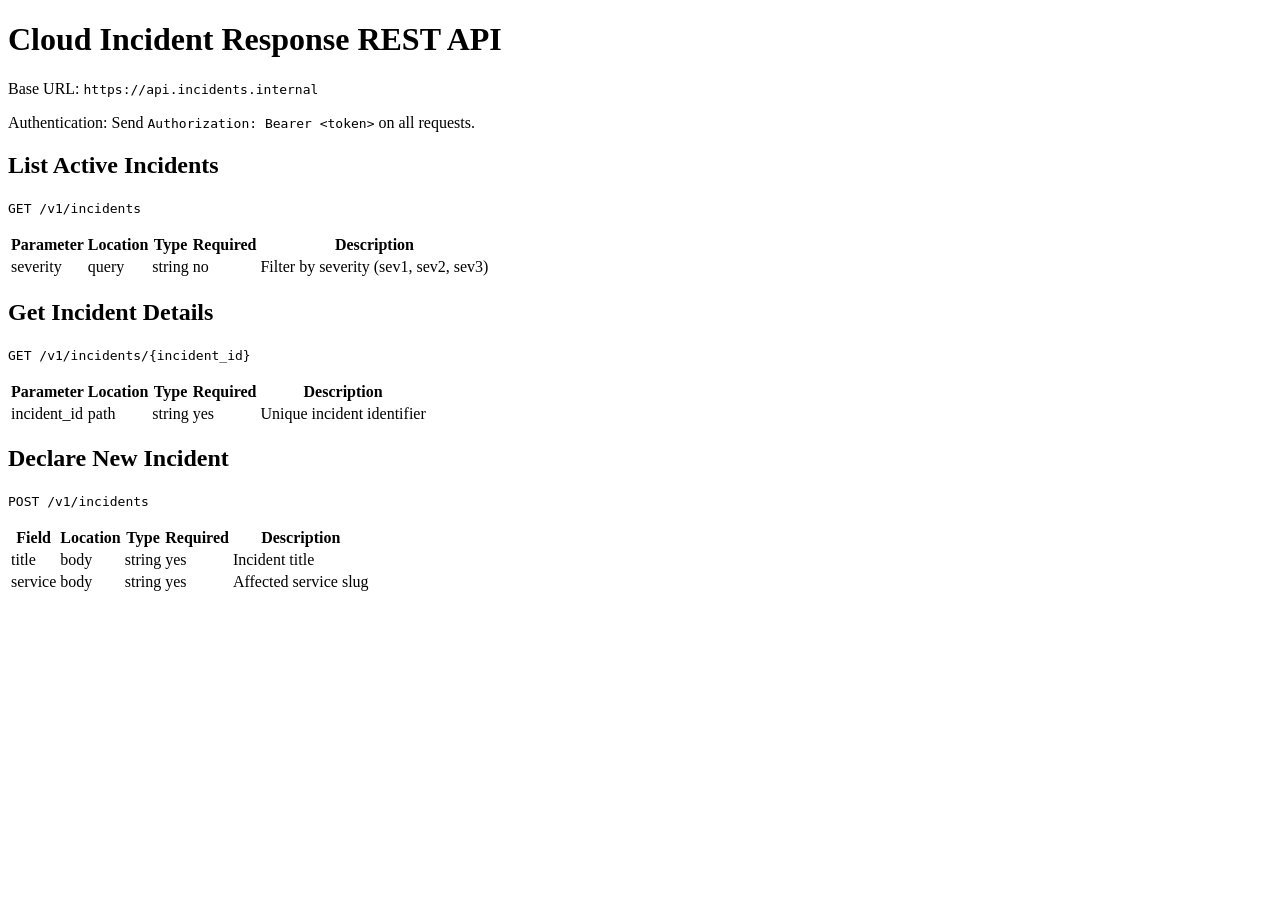
==== examples/03_incident_response_api.html @ e3c82dcf "feat(ui,examples): add 1-click sample API docs gallery (PDF, MD, HTML, OpenAPI), source reset, and v" ====
<!DOCTYPE html>
<html lang="en">
<head>
  <meta charset="UTF-8">
  <title>Cloud Incident Response REST API Reference</title>
</head>
<body>
  <main>
    <h1>Cloud Incident Response REST API</h1>
    <p>Base URL: <code>https://api.incidents.internal</code></p>
    <p>Authentication: Send <code>Authorization: Bearer &lt;token&gt;</code> on all requests.</p>

    <h2>List Active Incidents</h2>
    <p><code>GET /v1/incidents</code></p>
    <table>
      <thead>
        <tr><th>Parameter</th><th>Location</th><th>Type</th><th>Required</th><th>Description</th></tr>
      </thead>
      <tbody>
        <tr><td>severity</td><td>query</td><td>string</td><td>no</td><td>Filter by severity (sev1, sev2, sev3)</td></tr>
      </tbody>
    </table>

    <h2>Get Incident Details</h2>
    <p><code>GET /v1/incidents/{incident_id}</code></p>
    <table>
      <thead>
        <tr><th>Parameter</th><th>Location</th><th>Type</th><th>Required</th><th>Description</th></tr>
      </thead>
      <tbody>
        <tr><td>incident_id</td><td>path</td><td>string</td><td>yes</td><td>Unique incident identifier</td></tr>
      </tbody>
    </table>

    <h2>Declare New Incident</h2>
    <p><code>POST /v1/incidents</code></p>
    <table>
      <thead>
        <tr><th>Field</th><th>Location</th><th>Type</th><th>Required</th><th>Description</th></tr>
      </thead>
      <tbody>
        <tr><td>title</td><td>body</td><td>string</td><td>yes</td><td>Incident title</td></tr>
        <tr><td>service</td><td>body</td><td>string</td><td>yes</td><td>Affected service slug</td></tr>
      </tbody>
    </table>
  </main>
</body>
</html>
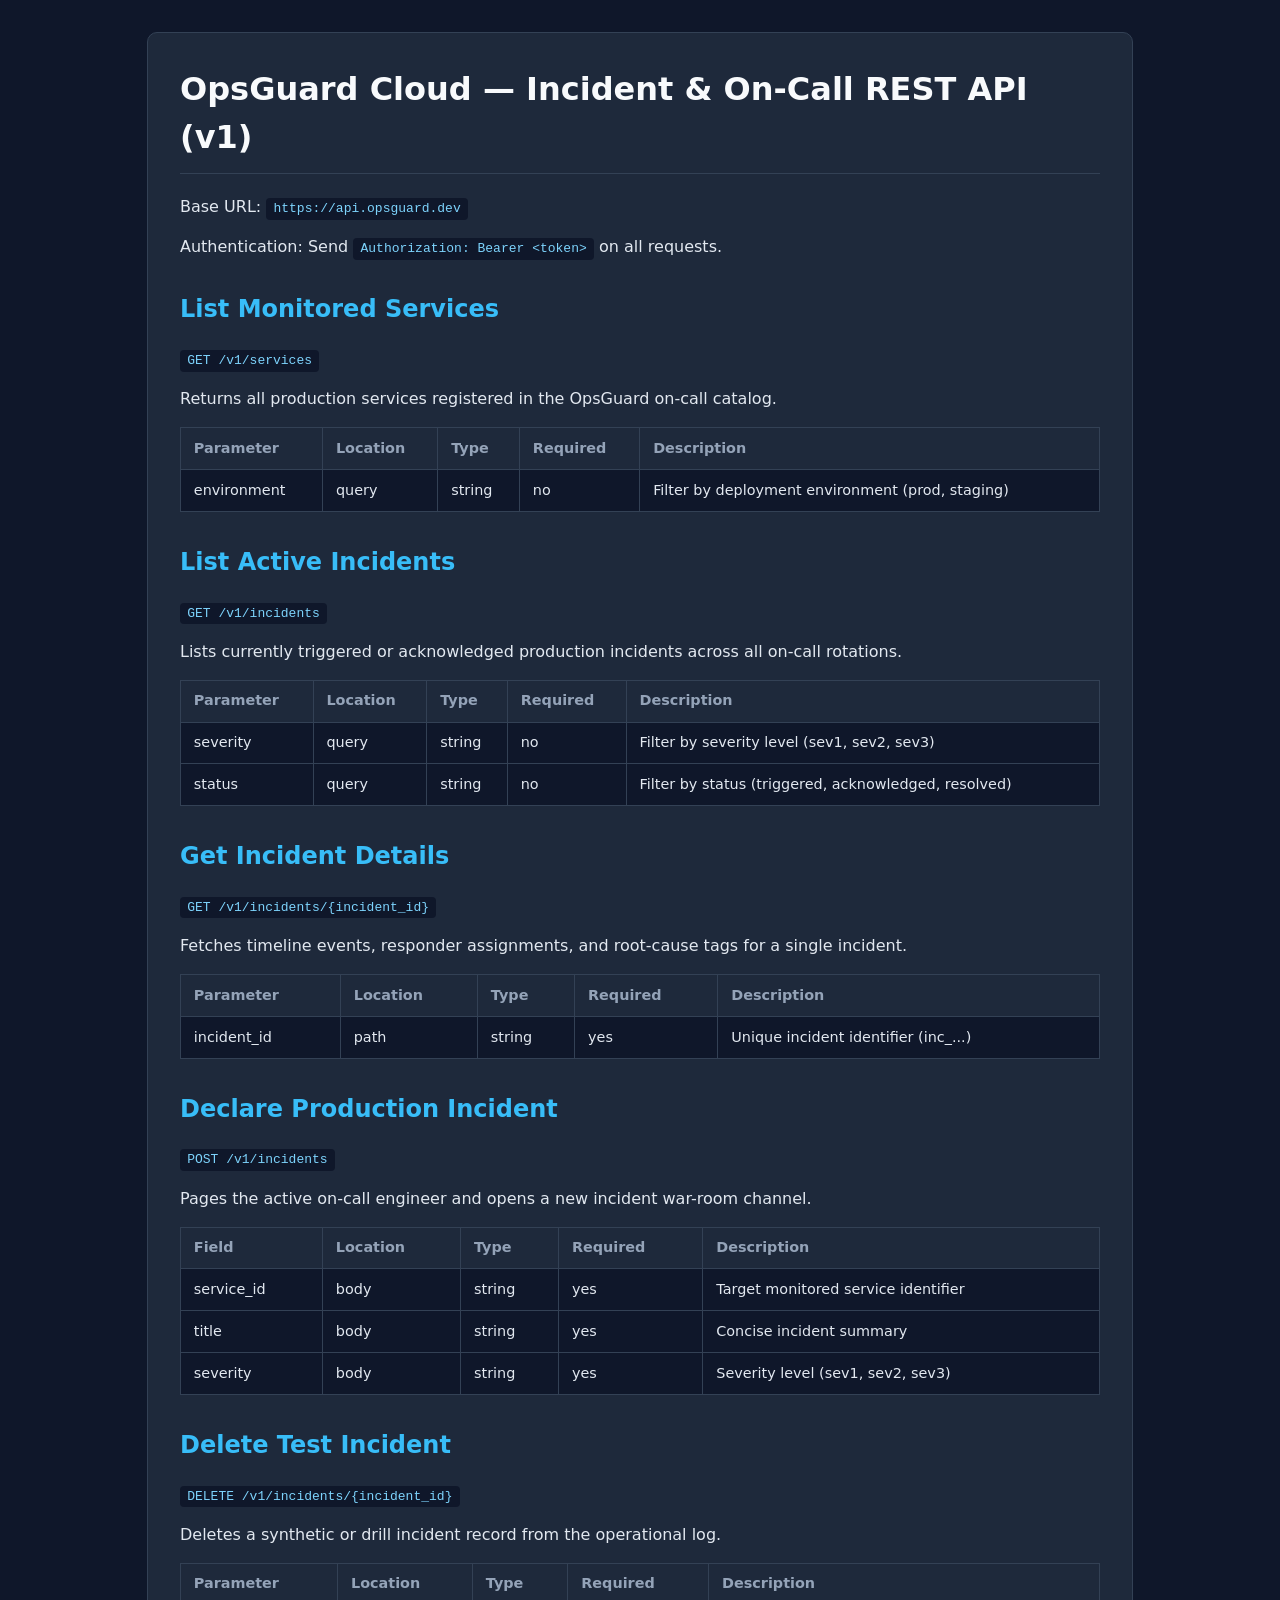
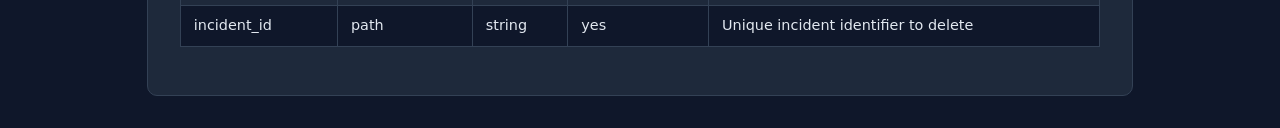
==== commit 5bd82e74: "feat(examples,ui): upgrade to 5 rich enterprise API examples, flagship blocker demo, and 1-click ove" ====
--- a/examples/03_incident_response_api.html
+++ b/examples/03_incident_response_api.html
@@ -2,45 +2,84 @@
 <html lang="en">
 <head>
   <meta charset="UTF-8">
-  <title>Cloud Incident Response REST API Reference</title>
+  <title>OpsGuard Cloud — Incident &amp; On-Call REST API Reference</title>
+  <style>
+    body { font-family: system-ui, -apple-system, sans-serif; background: #0f172a; color: #e2e8f0; margin: 0; padding: 2rem; line-height: 1.5; }
+    main { max-width: 920px; margin: 0 auto; background: #1e293b; padding: 2rem; border-radius: 10px; border: 1px solid #334155; }
+    h1 { color: #f8fafc; margin-top: 0; border-bottom: 1px solid #334155; padding-bottom: 0.75rem; }
+    h2 { color: #38bdf8; margin-top: 2rem; }
+    code { background: #0f172a; color: #7dd3fc; padding: 0.2rem 0.45rem; border-radius: 4px; font-family: monospace; }
+    table { width: 100%; border-collapse: collapse; margin: 1rem 0; background: #0f172a; }
+    th, td { text-align: left; padding: 0.6rem 0.8rem; border: 1px solid #334155; font-size: 0.9rem; }
+    th { background: #1e293b; color: #94a3b8; }
+  </style>
 </head>
 <body>
   <main>
-    <h1>Cloud Incident Response REST API</h1>
-    <p>Base URL: <code>https://api.incidents.internal</code></p>
+    <h1>OpsGuard Cloud — Incident &amp; On-Call REST API (v1)</h1>
+    <p>Base URL: <code>https://api.opsguard.dev</code></p>
     <p>Authentication: Send <code>Authorization: Bearer &lt;token&gt;</code> on all requests.</p>
 
-    <h2>List Active Incidents</h2>
-    <p><code>GET /v1/incidents</code></p>
+    <h2>List Monitored Services</h2>
+    <p><code>GET /v1/services</code></p>
+    <p>Returns all production services registered in the OpsGuard on-call catalog.</p>
     <table>
       <thead>
         <tr><th>Parameter</th><th>Location</th><th>Type</th><th>Required</th><th>Description</th></tr>
       </thead>
       <tbody>
-        <tr><td>severity</td><td>query</td><td>string</td><td>no</td><td>Filter by severity (sev1, sev2, sev3)</td></tr>
+        <tr><td>environment</td><td>query</td><td>string</td><td>no</td><td>Filter by deployment environment (prod, staging)</td></tr>
+      </tbody>
+    </table>
+
+    <h2>List Active Incidents</h2>
+    <p><code>GET /v1/incidents</code></p>
+    <p>Lists currently triggered or acknowledged production incidents across all on-call rotations.</p>
+    <table>
+      <thead>
+        <tr><th>Parameter</th><th>Location</th><th>Type</th><th>Required</th><th>Description</th></tr>
+      </thead>
+      <tbody>
+        <tr><td>severity</td><td>query</td><td>string</td><td>no</td><td>Filter by severity level (sev1, sev2, sev3)</td></tr>
+        <tr><td>status</td><td>query</td><td>string</td><td>no</td><td>Filter by status (triggered, acknowledged, resolved)</td></tr>
       </tbody>
     </table>
 
     <h2>Get Incident Details</h2>
     <p><code>GET /v1/incidents/{incident_id}</code></p>
+    <p>Fetches timeline events, responder assignments, and root-cause tags for a single incident.</p>
     <table>
       <thead>
         <tr><th>Parameter</th><th>Location</th><th>Type</th><th>Required</th><th>Description</th></tr>
       </thead>
       <tbody>
-        <tr><td>incident_id</td><td>path</td><td>string</td><td>yes</td><td>Unique incident identifier</td></tr>
+        <tr><td>incident_id</td><td>path</td><td>string</td><td>yes</td><td>Unique incident identifier (inc_...)</td></tr>
       </tbody>
     </table>
 
-    <h2>Declare New Incident</h2>
+    <h2>Declare Production Incident</h2>
     <p><code>POST /v1/incidents</code></p>
+    <p>Pages the active on-call engineer and opens a new incident war-room channel.</p>
     <table>
       <thead>
         <tr><th>Field</th><th>Location</th><th>Type</th><th>Required</th><th>Description</th></tr>
       </thead>
       <tbody>
-        <tr><td>title</td><td>body</td><td>string</td><td>yes</td><td>Incident title</td></tr>
-        <tr><td>service</td><td>body</td><td>string</td><td>yes</td><td>Affected service slug</td></tr>
+        <tr><td>service_id</td><td>body</td><td>string</td><td>yes</td><td>Target monitored service identifier</td></tr>
+        <tr><td>title</td><td>body</td><td>string</td><td>yes</td><td>Concise incident summary</td></tr>
+        <tr><td>severity</td><td>body</td><td>string</td><td>yes</td><td>Severity level (sev1, sev2, sev3)</td></tr>
+      </tbody>
+    </table>
+
+    <h2>Delete Test Incident</h2>
+    <p><code>DELETE /v1/incidents/{incident_id}</code></p>
+    <p>Deletes a synthetic or drill incident record from the operational log.</p>
+    <table>
+      <thead>
+        <tr><th>Parameter</th><th>Location</th><th>Type</th><th>Required</th><th>Description</th></tr>
+      </thead>
+      <tbody>
+        <tr><td>incident_id</td><td>path</td><td>string</td><td>yes</td><td>Unique incident identifier to delete</td></tr>
       </tbody>
     </table>
   </main>
